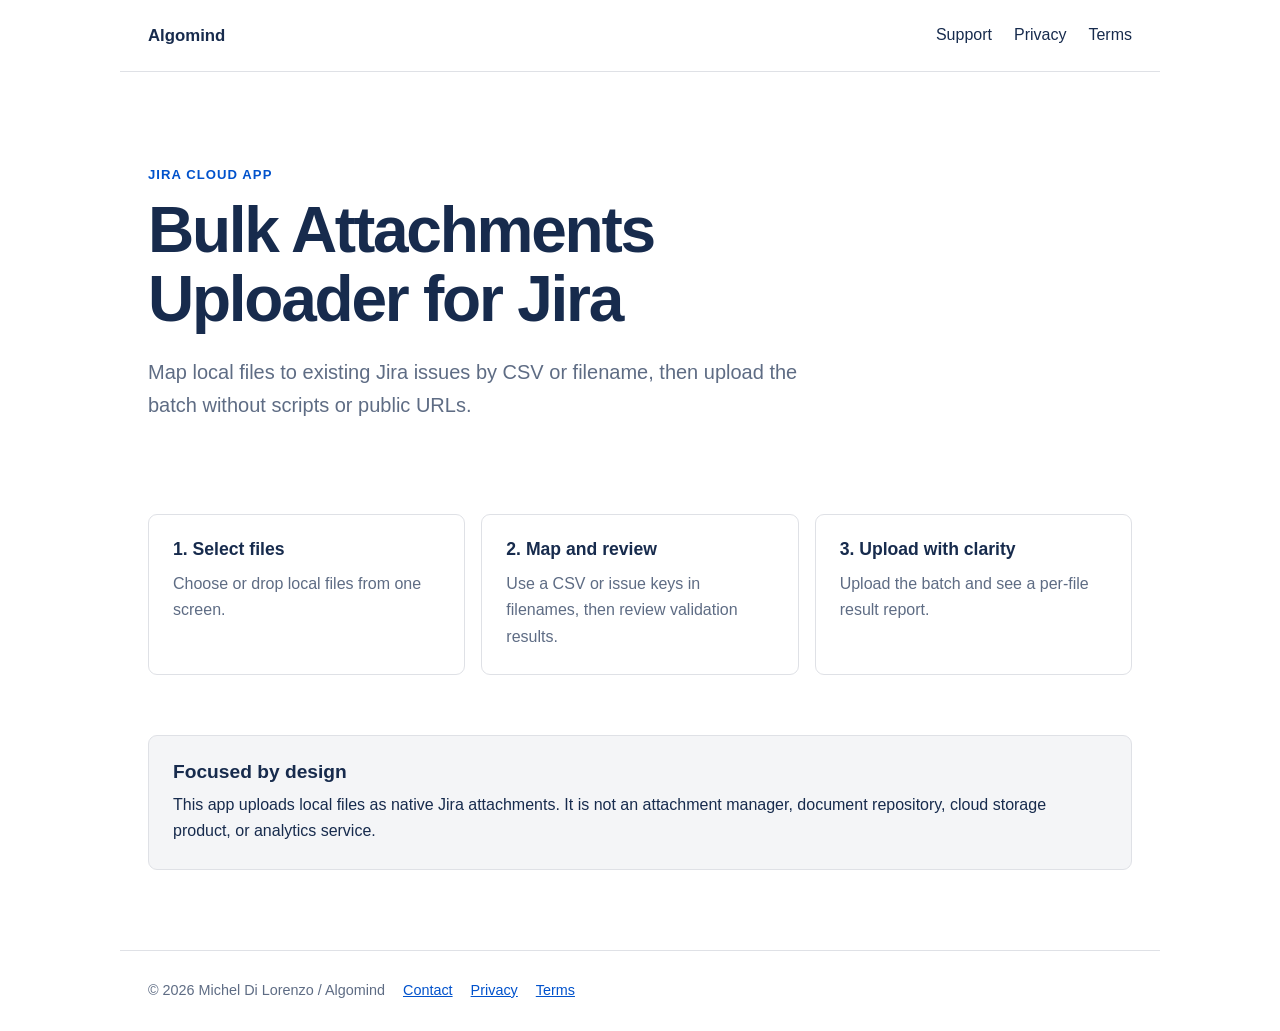
==== index.html @ 4ccb3128 "Publish legal and support pages" ====
<!doctype html>
<html lang="en">
<head>
  <meta charset="utf-8">
  <meta name="viewport" content="width=device-width, initial-scale=1">
  <meta name="description" content="Product, support, and legal information for Bulk Attachments Uploader for Jira.">
  <title>Bulk Attachments Uploader for Jira · Algomind</title>
  <link rel="stylesheet" href="/styles.css">
</head>
<body>
  <header class="site-header"><a class="brand" href="/">Algomind</a><nav aria-label="Primary"><a href="/support/">Support</a><a href="/privacy/">Privacy</a><a href="/terms/">Terms</a></nav></header>
  <main>
    <section class="hero"><p class="eyebrow">Jira Cloud app</p><h1>Bulk Attachments Uploader for Jira</h1><p class="lede">Map local files to existing Jira issues by CSV or filename, then upload the batch without scripts or public URLs.</p></section>
    <section class="card-grid" aria-label="How the app works"><article><h2>1. Select files</h2><p>Choose or drop local files from one screen.</p></article><article><h2>2. Map and review</h2><p>Use a CSV or issue keys in filenames, then review validation results.</p></article><article><h2>3. Upload with clarity</h2><p>Upload the batch and see a per-file result report.</p></article></section>
    <section class="notice"><h2>Focused by design</h2><p>This app uploads local files as native Jira attachments. It is not an attachment manager, document repository, cloud storage product, or analytics service.</p></section>
  </main>
  <footer><span>© 2026 Michel Di Lorenzo / Algomind</span><a href="mailto:algomind.atelier@gmail.com">Contact</a><a href="/privacy/">Privacy</a><a href="/terms/">Terms</a></footer>
</body>
</html>
---- styles.css ----
:root { color-scheme: light; --ink:#172b4d; --muted:#5e6c84; --line:#dfe1e6; --accent:#0052cc; --pale:#f4f5f7; } *{box-sizing:border-box} body{margin:0;background:#fff;color:var(--ink);font:16px/1.65 -apple-system,BlinkMacSystemFont,"Segoe UI",sans-serif}.site-header,footer,main{max-width:1040px;margin:auto}.site-header{min-height:72px;display:flex;justify-content:space-between;align-items:center;padding:0 28px;border-bottom:1px solid var(--line)}.brand{font-weight:750;color:var(--ink);text-decoration:none;font-size:1.05rem}nav{display:flex;gap:22px}a{color:var(--accent)}nav a{color:var(--ink);text-decoration:none}nav a[aria-current="page"]{color:var(--accent);font-weight:650}.hero{padding:92px 28px 72px;max-width:760px}.eyebrow{color:var(--accent);font-size:.82rem;font-weight:700;letter-spacing:.08em;text-transform:uppercase;margin:0 0 10px}h1{font-size:clamp(2.25rem,5vw,4rem);line-height:1.08;letter-spacing:-.035em;margin:0 0 22px}h2{line-height:1.25;margin-top:38px}.lede{font-size:1.25rem;color:var(--muted);max-width:680px}.card-grid{display:grid;grid-template-columns:repeat(3,1fr);gap:16px;padding:0 28px 60px}.card-grid article,.notice{border:1px solid var(--line);border-radius:9px;padding:24px}.card-grid h2{margin:0 0 10px;font-size:1.1rem}.card-grid p{margin:0;color:var(--muted)}.notice{margin:0 28px 80px;background:var(--pale)}.notice h2{margin:0 0 8px;font-size:1.2rem}.notice p{margin:0}.legal{max-width:760px;padding:72px 28px 88px}.legal h1{font-size:clamp(2.25rem,5vw,3.2rem)}.legal p{margin:0 0 19px}.effective{color:var(--muted);margin-top:-10px!important}code{font-family:ui-monospace,SFMono-Regular,Consolas,monospace;font-size:.9em}footer{border-top:1px solid var(--line);padding:28px;display:flex;gap:18px;flex-wrap:wrap;color:var(--muted);font-size:.9rem}@media(max-width:640px){.site-header{padding:0 20px;min-height:64px}.card-grid{grid-template-columns:1fr;padding:0 20px 42px}.hero{padding:64px 20px 46px}.notice{margin:0 20px 56px}.legal{padding:52px 20px 64px}nav{gap:14px;font-size:.9rem}footer{padding:24px 20px}}
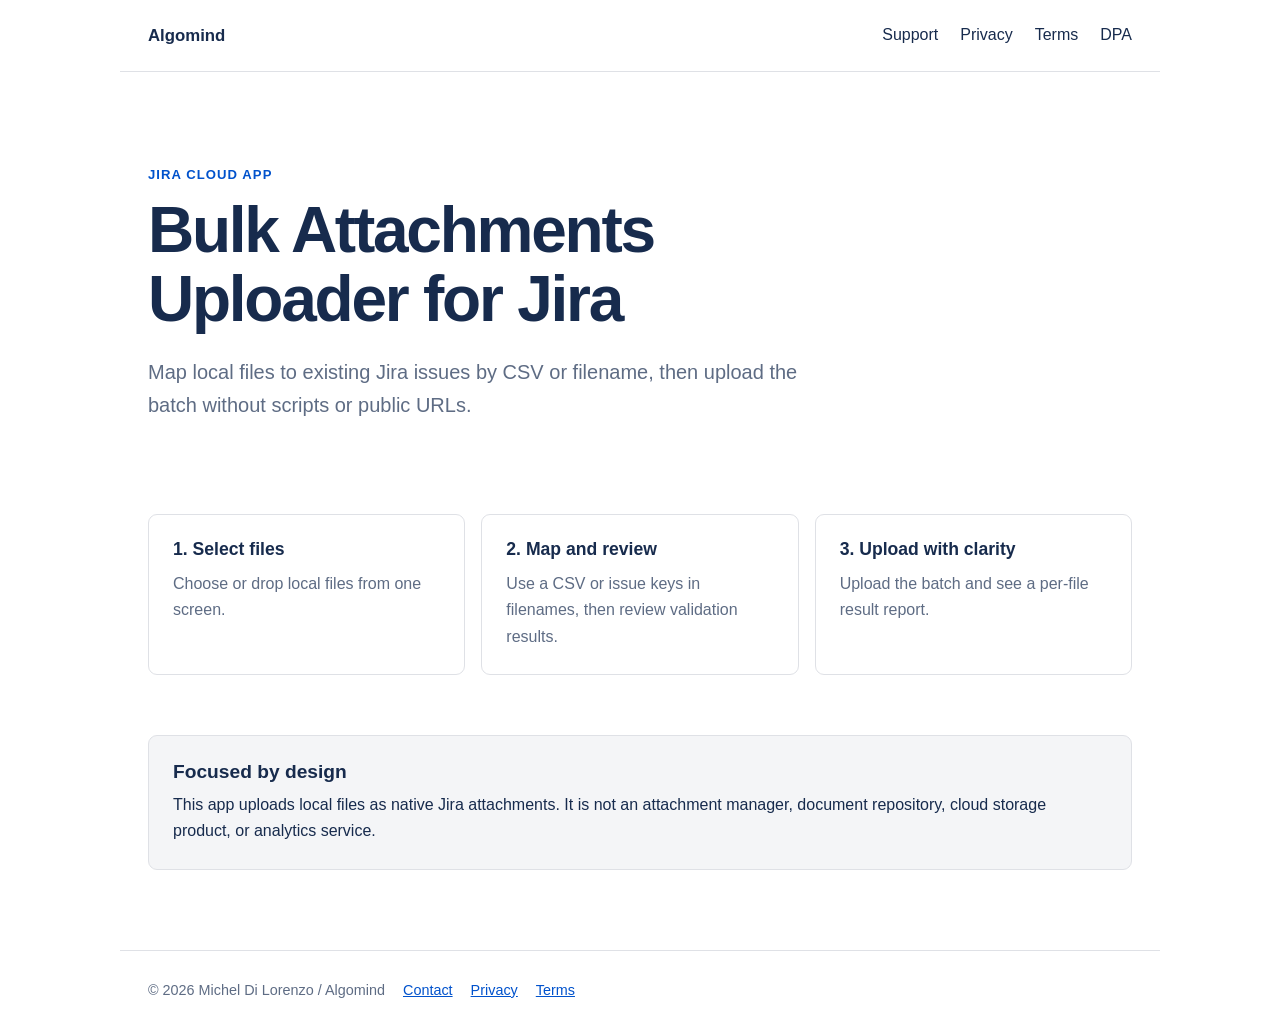
==== commit 51df6095: "Add customer data processing addendum" ====
--- a/index.html
+++ b/index.html
@@ -8,7 +8,7 @@
   <link rel="stylesheet" href="/styles.css">
 </head>
 <body>
-  <header class="site-header"><a class="brand" href="/">Algomind</a><nav aria-label="Primary"><a href="/support/">Support</a><a href="/privacy/">Privacy</a><a href="/terms/">Terms</a></nav></header>
+  <header class="site-header"><a class="brand" href="/">Algomind</a><nav aria-label="Primary"><a href="/support/">Support</a><a href="/privacy/">Privacy</a><a href="/terms/">Terms</a><a href="/dpa/">DPA</a></nav></header>
   <main>
     <section class="hero"><p class="eyebrow">Jira Cloud app</p><h1>Bulk Attachments Uploader for Jira</h1><p class="lede">Map local files to existing Jira issues by CSV or filename, then upload the batch without scripts or public URLs.</p></section>
     <section class="card-grid" aria-label="How the app works"><article><h2>1. Select files</h2><p>Choose or drop local files from one screen.</p></article><article><h2>2. Map and review</h2><p>Use a CSV or issue keys in filenames, then review validation results.</p></article><article><h2>3. Upload with clarity</h2><p>Upload the batch and see a per-file result report.</p></article></section>
